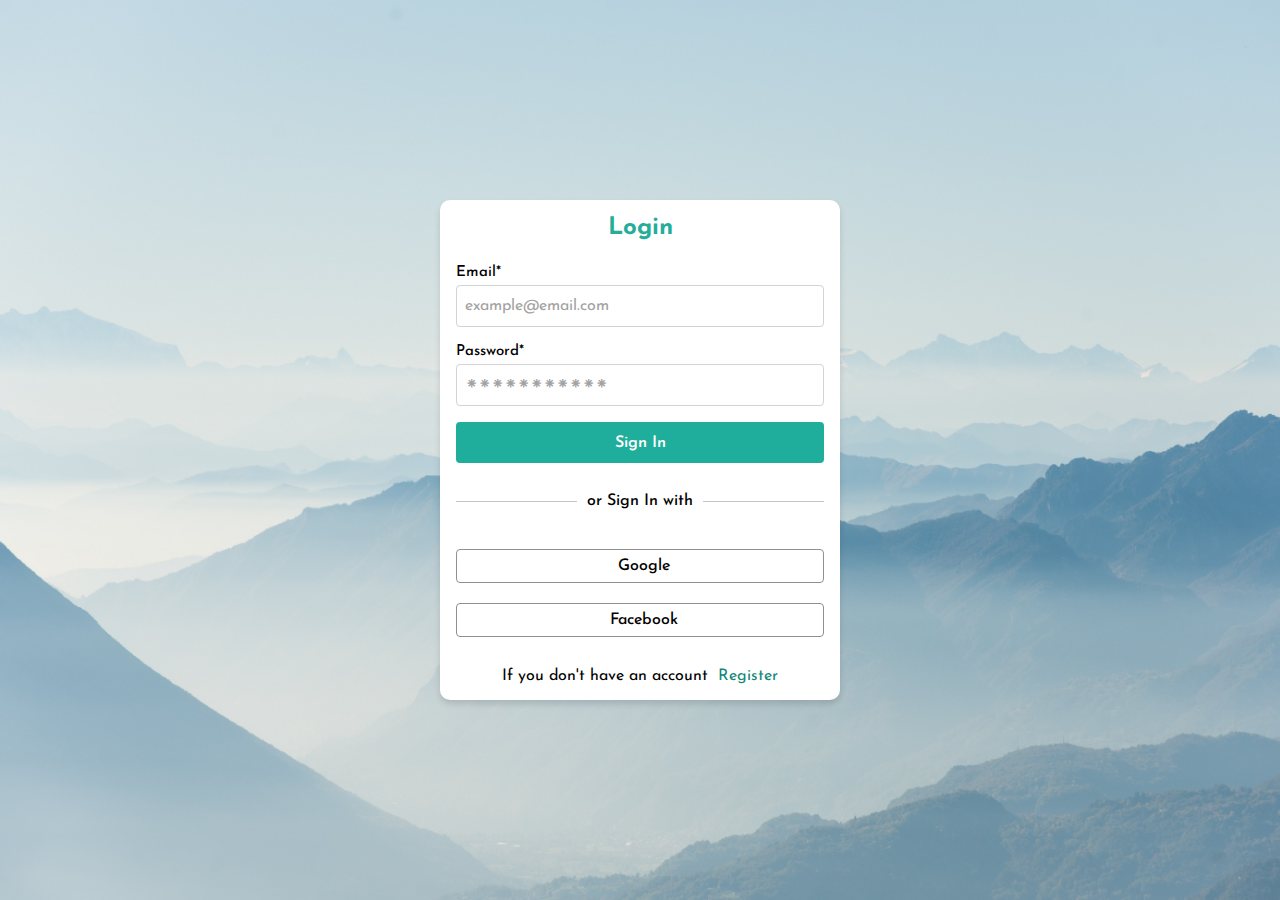
==== sign_in.html @ 387cbc21 "updating 3.0" ====
<!DOCTYPE html>
<html lang="en">

<head>
    <meta charset="UTF-8">
    <meta http-equiv="X-UA-Compatible" content="IE=edge">
    <meta name="viewport" content="width=device-width, initial-scale=1.0">
    <link href="https://fonts.googleapis.com/css2?family=Josefin+Sans:wght@100;200;300;400;500;600;700&display=swap"
        rel="stylesheet">
    <link rel="stylesheet" href="https://cdnjs.cloudflare.com/ajax/libs/animate.css/4.1.1/animate.min.css">
    <link rel="stylesheet" href="/styles/authentification.css">
    <title>Reddit - Login</title>
</head>

<body>
    <header>
        <!-- Login form -->
        <div id="login-form" class="form-container form-login container animate__animated">
            <h2>Login</h2>

            <form id="contact-form" action="login.php" method="post" class="contact-form">
                <label class="one-label" for="email">Email*</label>
                <input type="email" name="email" class="form-control" id="email" placeholder="example@email.com" required>
                <label class="one-label" for="name">Password*</label>
                <input type="password" name="password" class="form-control" id="password" placeholder="⁕⁕⁕⁕⁕⁕⁕⁕⁕⁕⁕" required>

                <button type="submit" class="btn">Sign In</button>

                <div class="login-method">
                    <div class="login-method-divider">
                        <div class="login-method-divider-line"></div>
                        <div class="login-method-divider-text">or Sign In with</div>
                        <div class="login-method-divider-line"></div>
                      </div>
                    <button class="login-method-btn" type="button"><img src="https://raw.githubusercontent.com/akbaralinabiev/nextbid-auction/cd4cb5e8d09929f84058b7129d9e6d04afccc9d9/icons/logos_google-icon.svg" alt="">Google</button>
                    <button class="login-method-btn" type="button"><img src="https://raw.githubusercontent.com/akbaralinabiev/nextbid-auction/cd4cb5e8d09929f84058b7129d9e6d04afccc9d9/icons/logos_facebook.svg" alt="">Facebook</button>
                </div>
            </form>
            <br>
            <div class="switch-button">
                <p>If you don't have an account &nbsp;</p>
                <button id="register-btn">Register</button>
            </div>
        </div>
    </header>
</body>

</html>
---- styles/authentification.css ----
*{
    margin: 0;
    padding: 0;
    box-sizing: border-box;
    font-family: "Josefin Sans";
}

header{
    display: flex;
    flex-direction: column;
    background-image: url(/images/alessio-soggetti-gdE-5Oui1Y0-unsplash.jpg);
    background-position: center;
    background-size: cover;
    align-items: center;
    justify-content: center;
    width: 100%;
    height: 100vh;
}
.form-login{
    width: 400px;
    background-color: #fff;
    padding: 2rem;
    border-radius: 10px;
    box-shadow: 0 4px 6px rgba(0, 0, 0, 0.125);
    -webkit-border-radius: 10px;
    -moz-border-radius: 10px;
    -ms-border-radius: 10px;
    -o-border-radius: 10px;
}

.form-login h2{
    color: #24ad9a;
}

form .policy{
    display: flex;
    align-items: center;
    margin-bottom: 30px;
}
form .policy p{
    color: #595959;
}
form .policy a{
    color: #128777;
    text-decoration: none;
}
.checkbox{
    width: 18px;
    height: 18px;
    margin-right: 10px;
}

#login-form {
  display: block;
}
.switch-button{
    display:flex;
    justify-content: center;
    flex-direction: row;
    margin-top: 15px;
}
#register-btn {
  color: #128777;
  border: none;
  cursor: pointer;
  font-size: 16px;
  background-color: transparent;
}
.switch-button-1{
  display:flex;
  justify-content: center;
  flex-direction: row;
  margin-top: 20px;
}
#login-btn{
  color: #128777;
  border: none;
  cursor: pointer;
  font-size: 16px;
  background-color: transparent;
}
.switch-button p{
    font-size: 16px;
}
.wrapper{
    display: flex;
    flex-direction: column;
    align-items: center;
    justify-content: center;
    position: relative;
    max-width: 430px;
    width: 100%;
    background: #fff;
    padding: 34px;
    border-radius: 6px;
}

.one-label {
    font-size: 15px;
    font-weight: 500;
  }
  
  .container {
    max-width: 400px;
    margin: 2rem auto;
    padding: 1rem;
  } 
  
  h2 {
    text-align: center;
    margin-bottom: 1.5rem;
  }
  
  
  .form-name-email {
    display: flex;
    justify-content: space-between;
  }
  
  .form-group {
    width: 48%;
    margin-bottom: 0;
  }
  
  .form-control {
    display: block;
    width: 100%;
    padding: 0.5rem;
    font-size: 1rem;
    line-height: 1.5;
    color: #495057;
    background-color: #fff;
    background-clip: padding-box;
    border: 1px solid #ced4da;
    border-radius: 4px;
    transition: border-color 0.15s ease-in-out, box-shadow 0.15s ease-in-out;
    margin-bottom: 1rem;
    margin-top: 5px;
  }
  
  .form-control:focus {
    border-color: #80bdff;
    outline: 0;
    box-shadow: 0 0 0 0.2rem #1ab5a054;
  }
  .form-control::placeholder {
    color: #a2a2a2;
  }
  
  
  .btn {
    width: 100%;
    display: inline-block;
    font-weight: 400;
    color: #ffffff;
    text-align: center;
    vertical-align: middle;
    user-select: none;
    background-color: transparent;
    border: 1px solid #ced4da;
    padding: 0.55rem;
    font-size: 1rem;
    font-weight: 600;
    line-height: 1.5;
    border-radius: 4px;
    background-color: #1fae9b;
    border: none;
    margin-bottom: 10px;
    cursor: pointer;
    text-decoration: none;
  }
  .btn-1{
    width: 100%;
    padding: 13px 0;
    display: inline-block;
    text-decoration: none;
    font-weight: 500;
    cursor: pointer;
    background-color: transparent;
    border: none;
    border-radius: 4px;
    -webkit-border-radius: 4px;
    -moz-border-radius: 4px;
    -ms-border-radius: 4px;
    -o-border-radius: 4px;
    font-size: 16px;
    color: #128777;
    margin-top: px;
    border: 1px solid #128777;
}
.btn-1:hover{
  background-color: #f3f3f36b;
}
#forgot-password p{
  text-align: center;
  margin-bottom: 25px;
  color: #727272;
  line-height: 20px;
}
.Reset-Password{
  display: flex;
  justify-content: end;
  padding: 5px 0 30px;
  height: 50px;
}
.reset-psw{
  text-decoration: none;
  color: #ff6262;
  font-size: 15px;
}
  
  .btn:hover {
    background-color: #1fa08f;
  }
  .resend-email-text-div{
    display: flex;
    justify-content: center;
    padding: 20px;
    margin-bottom: 10px;

  }
  .resend-email-text-div a{
    text-decoration: none;
    font-size: 15px;
    color: #7c0197;
  }
  
.guest{
    align-items: center;
}
.guest a{
    text-decoration: none;
}
.guest a p{
    border-bottom: 1px solid;
    font-size: 18px;
    color: #000;
    font-weight: normal;
}
.login-method-divider {
  display: flex;
  align-items: center;
  text-align: center;
  width: 100%;
  margin-top: 20px;
  margin-bottom: 20px;
}

.login-method-divider-line {
  flex: 1;
  height: 1px;
  background-color: #c5c5c5;
}

.login-method-divider-text {
  margin-left: 10px;
  margin-right: 10px;
  font-size: 16px;
  font-weight: 500;
  color: #000;
}

.login-method {
  display: flex;
  flex-direction: column;
  justify-content: center;
  align-items: center;
  width: 100%;
  gap: 20px;
  text-align: center; /* add this */
}

.login-method-btn {
  font-weight: 500;
  width: 100%;
  cursor: pointer;
  background-color: transparent;
  border: 1px solid #909090;
  border-radius: 4px;
  -webkit-border-radius: 4px;
  -moz-border-radius: 4px;
  -ms-border-radius: 4px;
  -o-border-radius: 4px;
  font-size: 16px;
  color: #000000;
  padding: 8px;
  display: flex;
  align-items: center;
  justify-content: center; /* add this */
}

.login-method-btn:hover{
  background-color: #e5e5e54e;
}
.login-method-btn img {
  margin-right: 8px;
}


/*****************************************************************************************************************/

@media(max-width:574px){
    #header{
      padding-bottom: 100px;
    }
    #login-form, #register-form, #forgot-password{
      margin-bottom: 30px;
    }
    .guest{
      margin-bottom: 150px;
    }
    .checkbox{
        width: 16px;
        height: 16px;
        margin-right: 8px;
    }
    
    .form-container {
      padding: 20px;
      min-width: 300px;
      width: 350px;
    }
    .form-login h2{
        color: #24ad9a;
        font-size: 20px;
    }
    .form-control {
        display: block;
        width: 100%;
        padding: 0.3rem;
        font-size: 16px;
        line-height: 1.5;
        color: #495057;
        background-color: #fff;
        background-clip: padding-box;
        border: 1px solid #ced4da;
        border-radius: 4px;
        transition: border-color 0.15s ease-in-out, box-shadow 0.15s ease-in-out;
        margin-bottom: 1rem;
        margin-top: 5px;
      }
      .one-label{
        font-size: 14px;
      }
      #register-btn {
        font-size: 16px;
      }
      #login-btn{
        font-size: 16px;
      }
      form .policy p{
        color: #595959;
        font-size: 16px;
    }
    .switch-button p{
        font-size: 16px;
    }
    .btn {
        padding: 0.4rem;
    }
  }
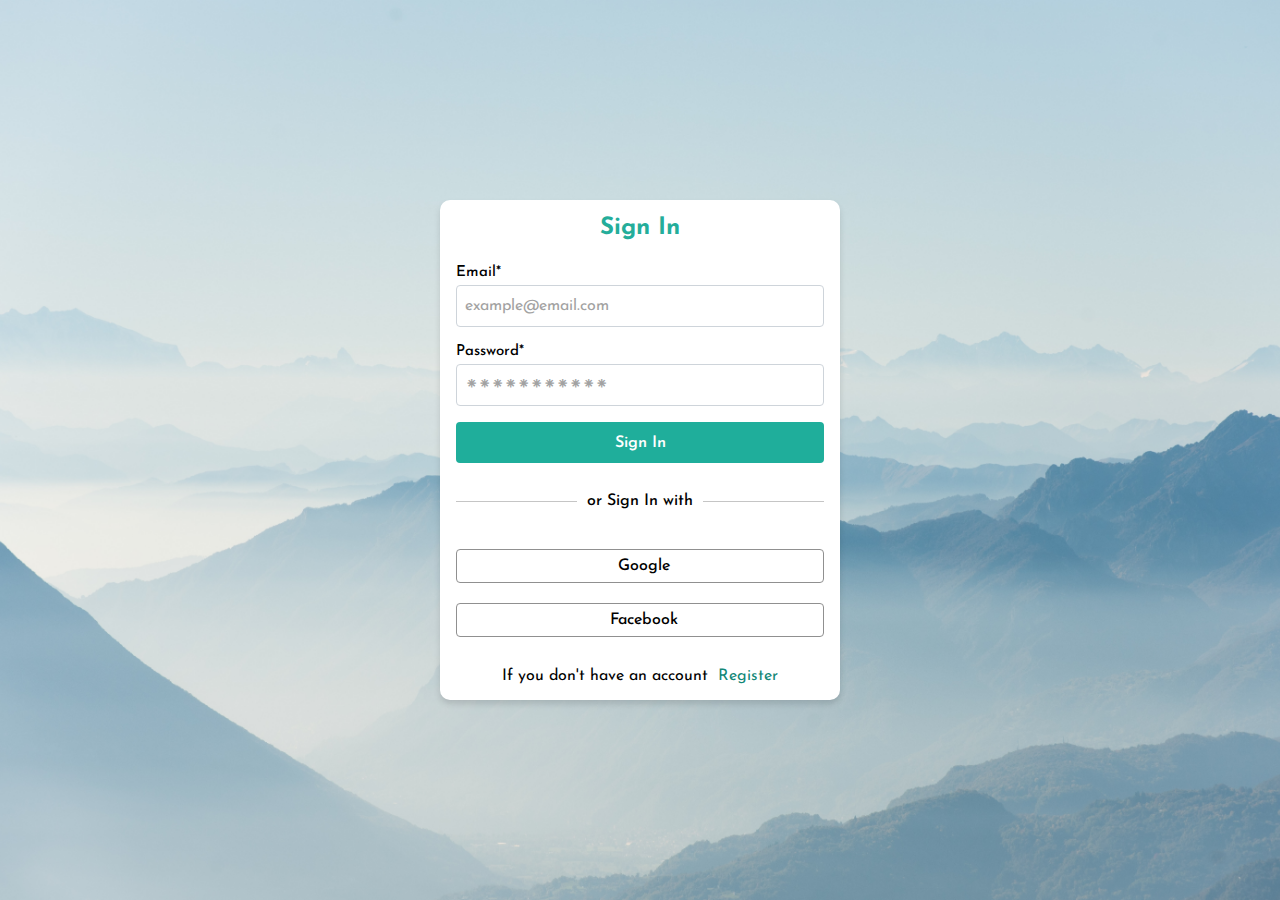
==== commit e0878a9f: "updating 4.0" ====
--- a/sign_in.html
+++ b/sign_in.html
@@ -16,7 +16,7 @@
     <header>
         <!-- Login form -->
         <div id="login-form" class="form-container form-login container animate__animated">
-            <h2>Login</h2>
+            <h2>Sign In</h2>
 
             <form id="contact-form" action="login.php" method="post" class="contact-form">
                 <label class="one-label" for="email">Email*</label>
